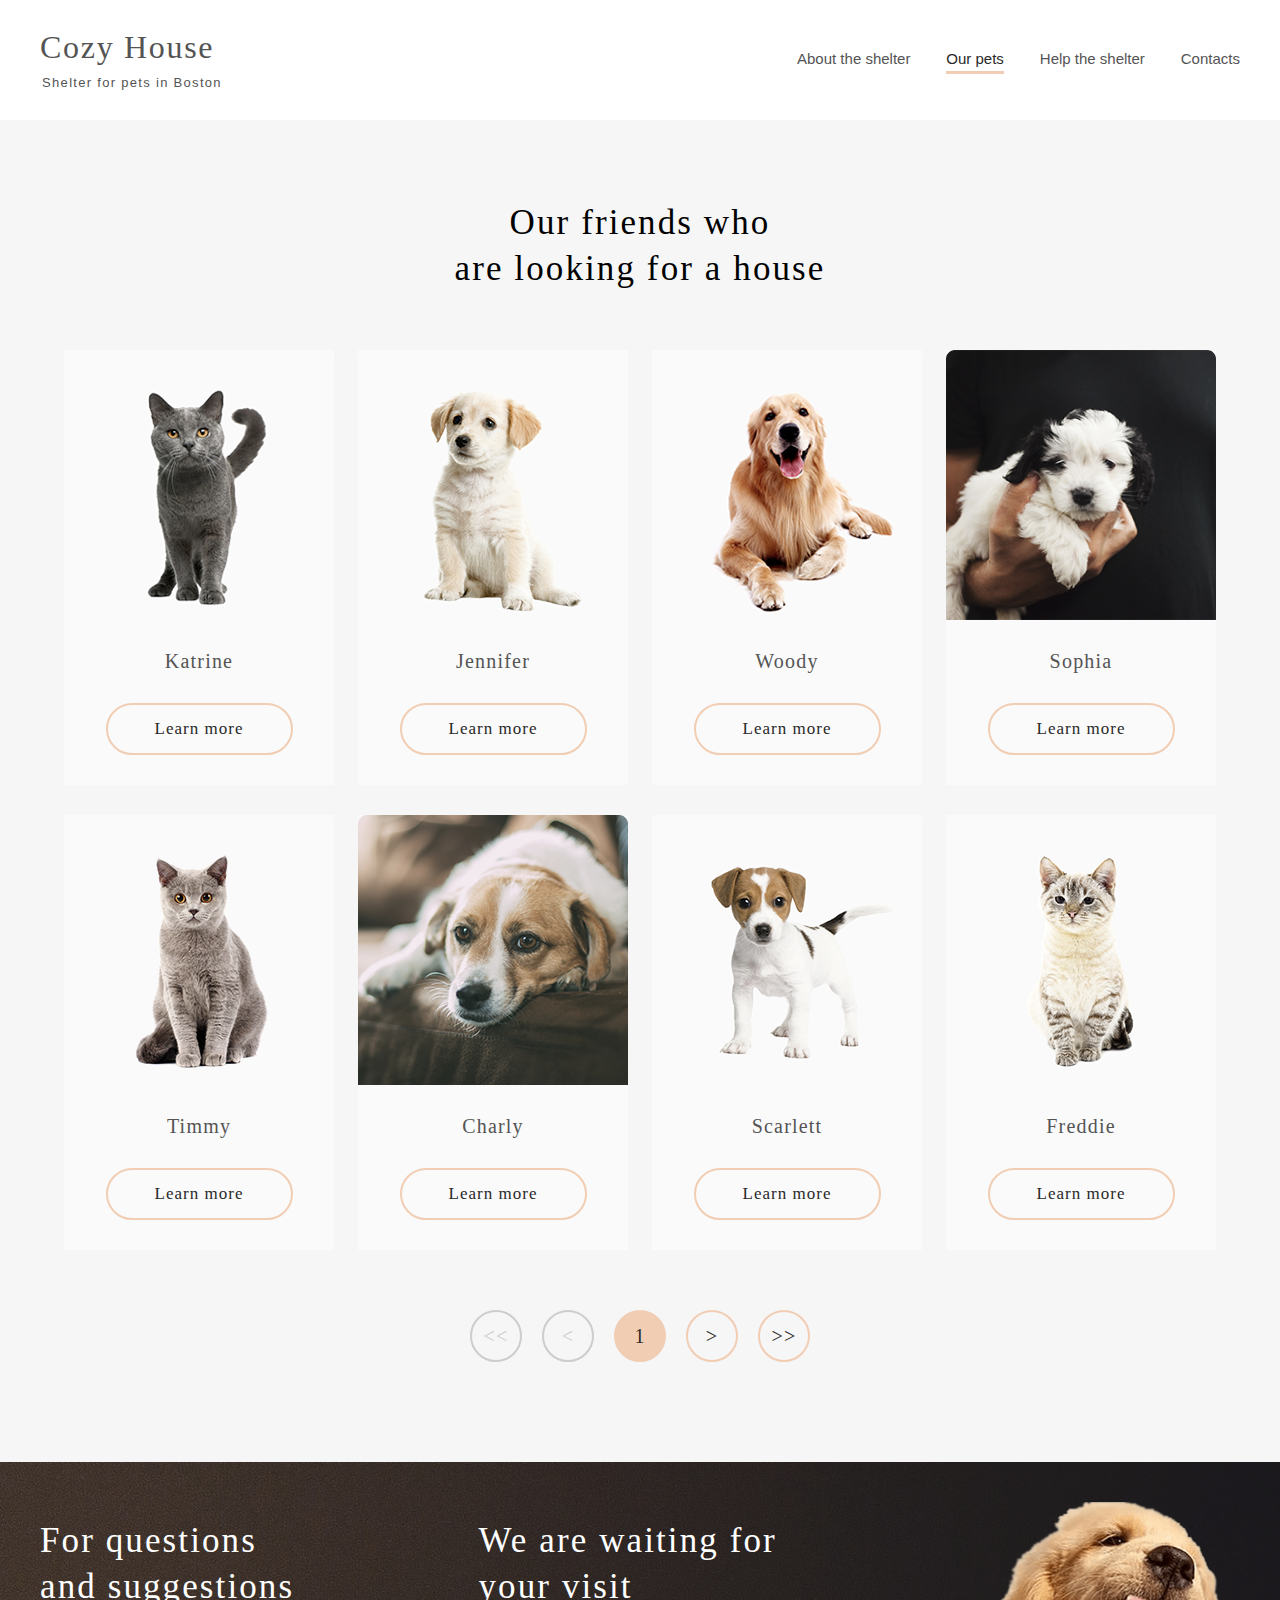
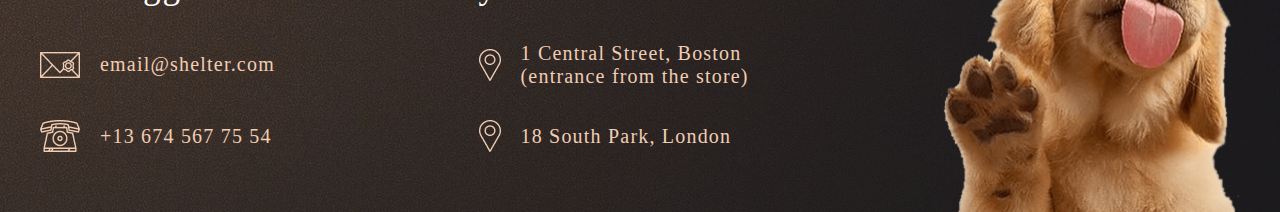
==== shelter/pages/pets/index.html @ 18d3c52e "fix: fix active tap in navigation" ====
<!DOCTYPE html>
<html lang="en">
<head>
  <meta charset="UTF-8">
  <meta http-equiv="X-UA-Compatible" content="IE=edge">
  <meta name="viewport" content="width=device-width, initial-scale=1.0">
  <title>Document</title>
  <link rel="stylesheet" href="normalize.css">
  <link rel="stylesheet" href="style.css">
</head>
<body>  

    <div class="wrapper">
      <header class="header">
        <div class="logo">
          <div class="title">
            <h1 class="logo-title">Cozy House</h1>
          </div>          
          <span class="subtitle">Shelter for pets in Boston</span>
        </div>
        <nav class="nav-menu">
          <ul class="nav-list">
            <li class="nav-item"><a href="#about" class="nav-link-active">About the shelter</a></li>
            <li class="nav-item nav-item-active"><a href="../pets/index.html" class="nav-link">Our pets</a></li>
            <li class="nav-item"><a href="#help" class="nav-link">Help the shelter</a></li>
            <li class="nav-item"><a href="#footer" class="nav-link">Contacts</a></li>
          </ul>
        </nav>
        <div class="burger">
          <div class="line"></div>
          <div class="line"></div>
          <div class="line"></div>
        </div>
      </header>

     </div>

     <div class="pets">
      <div class="pets-content">
        <h3 class="heading">Our friends who<br/> are looking for a house</h3>
        <div class="cards-container">
          <div class="card">
            <div class="pet-img"><img src="../../assets/images/pets-katrine.png" alt="pet photo"></div>
            <p class="pet-name">Katrine</p>
            <button class="button button-secondary">Learn more</button>
          </div>
          <div class="card">
            <div class="pet-img"><img src="../../assets/images/pets-jennifer.png" alt="pet photo"></div>
            <p class="pet-name">Jennifer</p>
            <button class="button button-secondary">Learn more</button>
          </div>
          <div class="card">
            <div class="pet-img"><img src="../../assets/images/pets-woody.png" alt="pet photo"></div>
            <p class="pet-name">Woody</p>
            <button class="button button-secondary">Learn more</button>
          </div>
          <div class="card">
            <div class="pet-img"><img src="../../assets/images/pets-sophia.png" alt="pet photo"></div>
            <p class="pet-name">Sophia</p>
            <button class="button button-secondary">Learn more</button>
          </div>
          <div class="card">
            <div class="pet-img"><img src="../../assets/images/pets-timmy.png" alt="pet photo"></div>
            <p class="pet-name">Timmy</p>
            <button class="button button-secondary">Learn more</button>
          </div>
          <div class="card">
            <div class="pet-img"><img src="../../assets/images/pets-charly.png" alt="pet photo"></div>
            <p class="pet-name">Charly</p>
            <button class="button button-secondary">Learn more</button>
          </div>
          <div class="card">
            <div class="pet-img"><img src="../../assets/images/pets-scarlett.png" alt="pet photo"></div>
            <p class="pet-name">Scarlett</p>
            <button class="button button-secondary">Learn more</button>
          </div>
          <div class="card">
            <div class="pet-img"><img src="../../assets/images/pets-freddie.png" alt="pet photo"></div>
            <p class="pet-name">Freddie</p>
            <button class="button button-secondary">Learn more</button>
          </div>
    
        </div>
        <div class="navigation">
          <button class="button button-pagignator inactive" ><<</button>
          <button class="button button-pagignator inactive" ><</button>
          <button class="button button-pagignator active" >1</button>
          <button class="button button-pagignator available" >></button>
          <button class="button button-pagignator available" >>></button>
        </div>
      
      </div>
    
    </div>
  



  <footer class="footer" id="footer">
    <div class="footer-content">
      <div class="footer-info-box contacts">
        <h3 class="title">For questions and suggestions</h3>
        <a href="mailto:email@shelter.com">
          <div class="footer-contacts mail">
            <img src="../../assets/icons/icon-email.png" alt="email icon" class="footer-icon email-icon">
            <h4 class="email-address">email@shelter.com</h4>
          </div>
        </a>
        <a href="tel:+13 674 567 75 54">
          <div class="footer-contacts phone">
            <img src="../../assets/icons/icon-phone.png" alt="phone icon" class="footer-icon phone-icon">
            <h4 class="phone-number">+13 674 567 75 54</h4>
          </div>
        </a>        
      </div>
      
      <div class="footer-info-box locations">
        <h3 class="title">We are waiting for your visit</h3>
        <a href="https://bit.ly/3NLnndG" target="_blank" class="location-row">
          <div class="footer-contacts boston">
            <img src="../../assets/icons/icon-marker.png" alt="geo icon" class="footer-icon">
            <h4 class="boston-address">1 Central Street, Boston (entrance from the store)</h4>
          </div>
        </a>
        <a href="https://bit.ly/3wW7yuR" target="_blank" class="location-row">
          <div class="footer-contacts london">
            <img src="../../assets/icons/icon-marker.png" alt="geo icon" class="footer-icon">
            <h4 class="phone-number">18 South Park, London </h4>
          </div>
        </a>
      </div>
      <img src="../../assets/images/footer-puppy.png" alt="puppy image" class="footer-puppy">
    </div>
  </footer>
</body>
</html>
---- shelter/pages/pets/style.css ----
html {
  width: 100%;
  max-width: 100%;
  overflow-x: hidden;
}

body {
  width: 100%;
  max-width: 100%;
  overflow-x: hidden;
}

h3, h4, h5, .button, .header .logo .title .logo-title, .card .pet-name, .button-pagignator {
  font-family: Georgia, 'Times New Roman', Times, serif;
  font-style: normal;
  font-weight: 400;
}

.header .logo .subtitle, .header .nav-menu .nav-list .nav-item {
  font-family: Arial, Helvetica, sans-serif;
  font-weight: normal;
  font-size: 15px;
}

html {
  scroll-behavior: smooth;
}

a {
  text-decoration: none;
}

a:hover {
  cursor: pointer;
}

a:link, a:visited {
  color: inherit;
}

body {
  height: auto;
  width: auto;
}

h1 {
  letter-spacing: 0.06em;
  line-height: 110%;
}

h2 {
  font-size: 44px;
  margin: 0px;
  line-height: 130%;
}

h3 {
  font-size: 35px;
  color: color-dark-1;
  line-height: 130%;
  letter-spacing: 0.06em;
  margin: 0px;
}

@media (max-width: 767px) {
  h3 {
    font-size: 25px;
  }
}

h4 {
  font-size: 20px;
  line-height: 115%;
  letter-spacing: 0.06em;
  color: #545454;
  margin: 0px;
  color: #F1CDB3;
}

h5 {
  font-size: 15px;
  line-height: 110%;
  color: #545454;
  letter-spacing: 0.06em;
  margin: 0px;
}

.button {
  border-radius: 100px;
  height: 52px;
  color: #292929;
  border: none;
  display: flex;
  align-items: center;
  justify-content: center;
  font-size: 17px;
  line-height: 130%;
  letter-spacing: 0.06em;
  color: #292929;
}

.button:hover {
  cursor: pointer;
}

.button-primary {
  background-color: #F1CDB3;
}

.button-primary:hover {
  background-color: #FDDCC4;
}

.button-secondary {
  border: 2px solid #F1CDB3;
  background-color: transparent;
  width: 187px;
}

.button-secondary:hover {
  background-color: #FDDCC4;
}

.button-arrow {
  width: 52px;
  height: 52px;
  border: 2px solid #F1CDB3;
  font-weight: bold;
  border-radius: 100px;
  display: flex;
  align-items: center;
  justify-content: center;
  background-color: transparent;
}

.button-arrow:hover {
  background-color: #FDDCC4;
  cursor: pointer;
}

.wrapper {
  max-width: 1200px;
  height: auto;
  margin: auto;
  display: flex;
  flex-direction: column;
  align-items: center;
}

@media (max-width: 1279px) {
  .wrapper {
    height: fit-content;
  }
}

@media (max-width: 767px) {
  .wrapper {
    padding: 0px 10px 0;
  }
}

.header {
  height: 120px;
  width: 100%;
  display: flex;
  flex-direction: row;
  align-items: center;
  justify-content: space-between;
}

@media (max-width: 1279px) {
  .header {
    width: calc(100% - 60px);
    margin-left: 30px;
    margin-right: 30px;
    margin-top: 30px;
  }
}

@media (max-width: 767px) {
  .header {
    margin: 0 43px 0 0;
    width: calc(100% - 43px);
  }
}

.header .logo {
  display: flex;
  flex-direction: column;
  justify-content: space-between;
  width: 184px;
  height: 60px;
  color: #545454;
}

.header .logo .title {
  width: 184px;
  height: 35px;
  left: 0px;
  top: calc(50% - 35px/2 - 12.5px);
}

.header .logo .title .logo-title {
  font-size: 32px;
  margin: 0px;
  line-height: 110%;
  letter-spacing: 0.053em;
  text-align: justify;
}

.header .logo .subtitle {
  display: inline-block;
  font-size: 13px;
  line-height: 15px;
  letter-spacing: 0.1em;
  color: #545454;
  text-align: center;
}

.header .nav-menu {
  width: 443px;
  height: 27px;
  display: flex;
  align-items: center;
  justify-content: space-between;
}

@media (max-width: 767px) {
  .header .nav-menu {
    display: none;
  }
}

.header .nav-menu .nav-list {
  width: 100%;
  list-style: none;
  display: flex;
  flex-direction: row;
  justify-content: space-between;
  padding-left: 0px;
}

.header .nav-menu .nav-list .nav-item {
  font-size: 15px;
  line-height: 160%;
  color: #545454;
}

.header .nav-menu .nav-list .nav-item-active {
  color: #292929;
  border-bottom: #F1CDB3 solid 3px;
}

.burger {
  width: 30px;
  height: 22px;
  display: none;
}

.burger .line {
  width: 100%;
  height: 2px;
  background-color: #000000;
}

@media (max-width: 767px) {
  .burger {
    display: flex;
    flex-direction: column;
    justify-content: space-between;
  }
}

.pets {
  width: auto;
  box-sizing: border-box;
  background-color: #F6F6F6;
  padding: 80px 40px 100px;
}

@media (max-width: 1279px) {
  .pets {
    padding: 60px 30px 70px;
  }
}

@media (max-width: 767px) {
  .pets {
    padding: 42px 0;
  }
}

.pets .pets-content {
  display: flex;
  flex-direction: column;
  align-items: center;
  margin: 0px auto 0px;
}

@media (max-width: 1279px) {
  .pets .pets-content {
    margin-top: 20px;
    padding-bottom: 6px;
  }
}

@media (max-width: 767px) {
  .pets .pets-content {
    margin-top: 0;
    padding-bottom: 0px;
  }
}

.pets .pets-content .heading {
  width: 400px;
  height: 90px;
  text-align: center;
}

@media (max-width: 767px) {
  .pets .pets-content .heading {
    height: 64px;
  }
}

.pets .pets-content .cards-container {
  box-sizing: border-box;
  width: 100%;
  margin: 45px 0px;
  display: flex;
  flex-wrap: wrap;
  padding: 15px 0px;
  justify-content: space-evenly;
  row-gap: 30px;
}

@media (max-width: 1279px) {
  .pets .pets-content .cards-container {
    padding: 0;
    margin: 30px 0 40px;
  }
  .pets .pets-content .cards-container .card:nth-last-child(-n+2) {
    display: none;
  }
}

@media (max-width: 767px) {
  .pets .pets-content .cards-container {
    margin-top: 42px;
  }
  .pets .pets-content .cards-container .card:nth-last-child(-n+5) {
    display: none;
  }
}

.card {
  width: 270px;
  height: 435px;
  display: flex;
  flex-direction: column;
  align-items: center;
  background-color: #FAFAFA;
}

.card:hover {
  cursor: pointer;
  box-shadow: 0px 2px 35px 14px rgba(13, 13, 13, 0.04);
}

.card:hover .button {
  border: none;
  box-shadow: 0px 0px 5px 1px #d5e0a8;
  background-color: #F1CDB3;
}

.card:hover .button:hover {
  background-color: #FDDCC4;
}

.card .pet-name {
  color: #545454;
  font-size: 20px;
  line-height: 23px;
  letter-spacing: 0.06em;
  margin-top: 30px;
  margin-bottom: 30px;
}

.card .pet-img {
  width: 270px;
  height: 270px;
}

.navigation {
  margin: 0px auto;
  width: 340px;
  height: 52px;
  display: flex;
  justify-content: space-between;
}

@media (max-width: 767px) {
  .navigation {
    width: 300px;
  }
}

.button-pagignator {
  width: 52px;
  height: 100%;
  border-radius: 100px;
  text-align: center;
  justify-content: center;
  background-color: inherit;
  border: 2px solid #F1CDB3;
  color: #292929;
  font-size: 20px;
}

.button-pagignator.inactive {
  border-color: #CDCDCD;
  color: #CDCDCD;
}

.button-pagignator.inactive:hover {
  cursor: default;
}

.button-pagignator.active {
  background-color: #F1CDB3;
}

.button-pagignator.active:hover {
  cursor: default;
}

.button-pagignator.available:hover {
  background-color: #FDDCC4;
}

footer {
  background-image: url(../../assets/images/footer-background.png);
  background-size: 100% 100%;
  background-repeat: no-repeat;
  padding: 40px 30px 0;
}

@media (max-width: 1279px) {
  footer {
    background-image: url(../../assets/images/footer-background-768px.png);
    background-size: 100% 100%;
    padding-top: 30px;
  }
}

@media (max-width: 767px) {
  footer {
    padding: 30px 10px 0;
  }
}

footer .footer-content {
  max-width: 1200px;
  margin: 0px auto;
  display: flex;
  align-items: flex-start;
  justify-content: space-between;
  flex-wrap: wrap;
}

@media (max-width: 1279px) {
  footer .footer-content {
    column-gap: 60px;
    row-gap: 65px;
    align-items: center;
    justify-content: center;
  }
}

@media (max-width: 767px) {
  footer .footer-content {
    row-gap: 40px;
  }
}

footer .footer-content .footer-info-box {
  height: 234px;
  display: flex;
  flex-direction: column;
  justify-content: space-between;
  align-items: flex-start;
  padding-top: 16px;
}

@media (max-width: 1279px) {
  footer .footer-content .footer-info-box {
    padding-top: 0;
  }
}

@media (max-width: 767px) {
  footer .footer-content .footer-info-box {
    height: auto;
    row-gap: 40px;
    align-items: center;
  }
}

footer .footer-content .footer-info-box .title {
  color: #FFFFFF;
}

@media (max-width: 767px) {
  footer .footer-content .footer-info-box .title {
    text-align: center;
    width: 279px;
  }
}

footer .footer-content .contacts {
  width: 279px;
}

footer .footer-content .locations {
  width: 302px;
}

footer .footer-content .footer-contacts {
  display: flex;
  align-items: center;
}

footer .footer-content .footer-icon {
  margin-right: 20px;
}

@media (max-width: 767px) {
  .london {
    text-align: start;
    margin-right: auto;
  }
}

@media (max-width: 767px) {
  .footer-puppy {
    width: 260px;
    height: 269px;
  }
}

.nav-link-active:hover {
  cursor: default;
}

@media (max-width: 767px) {
  .location-row {
    display: flex;
    align-self: start;
  }
}
/*# sourceMappingURL=style.css.map */
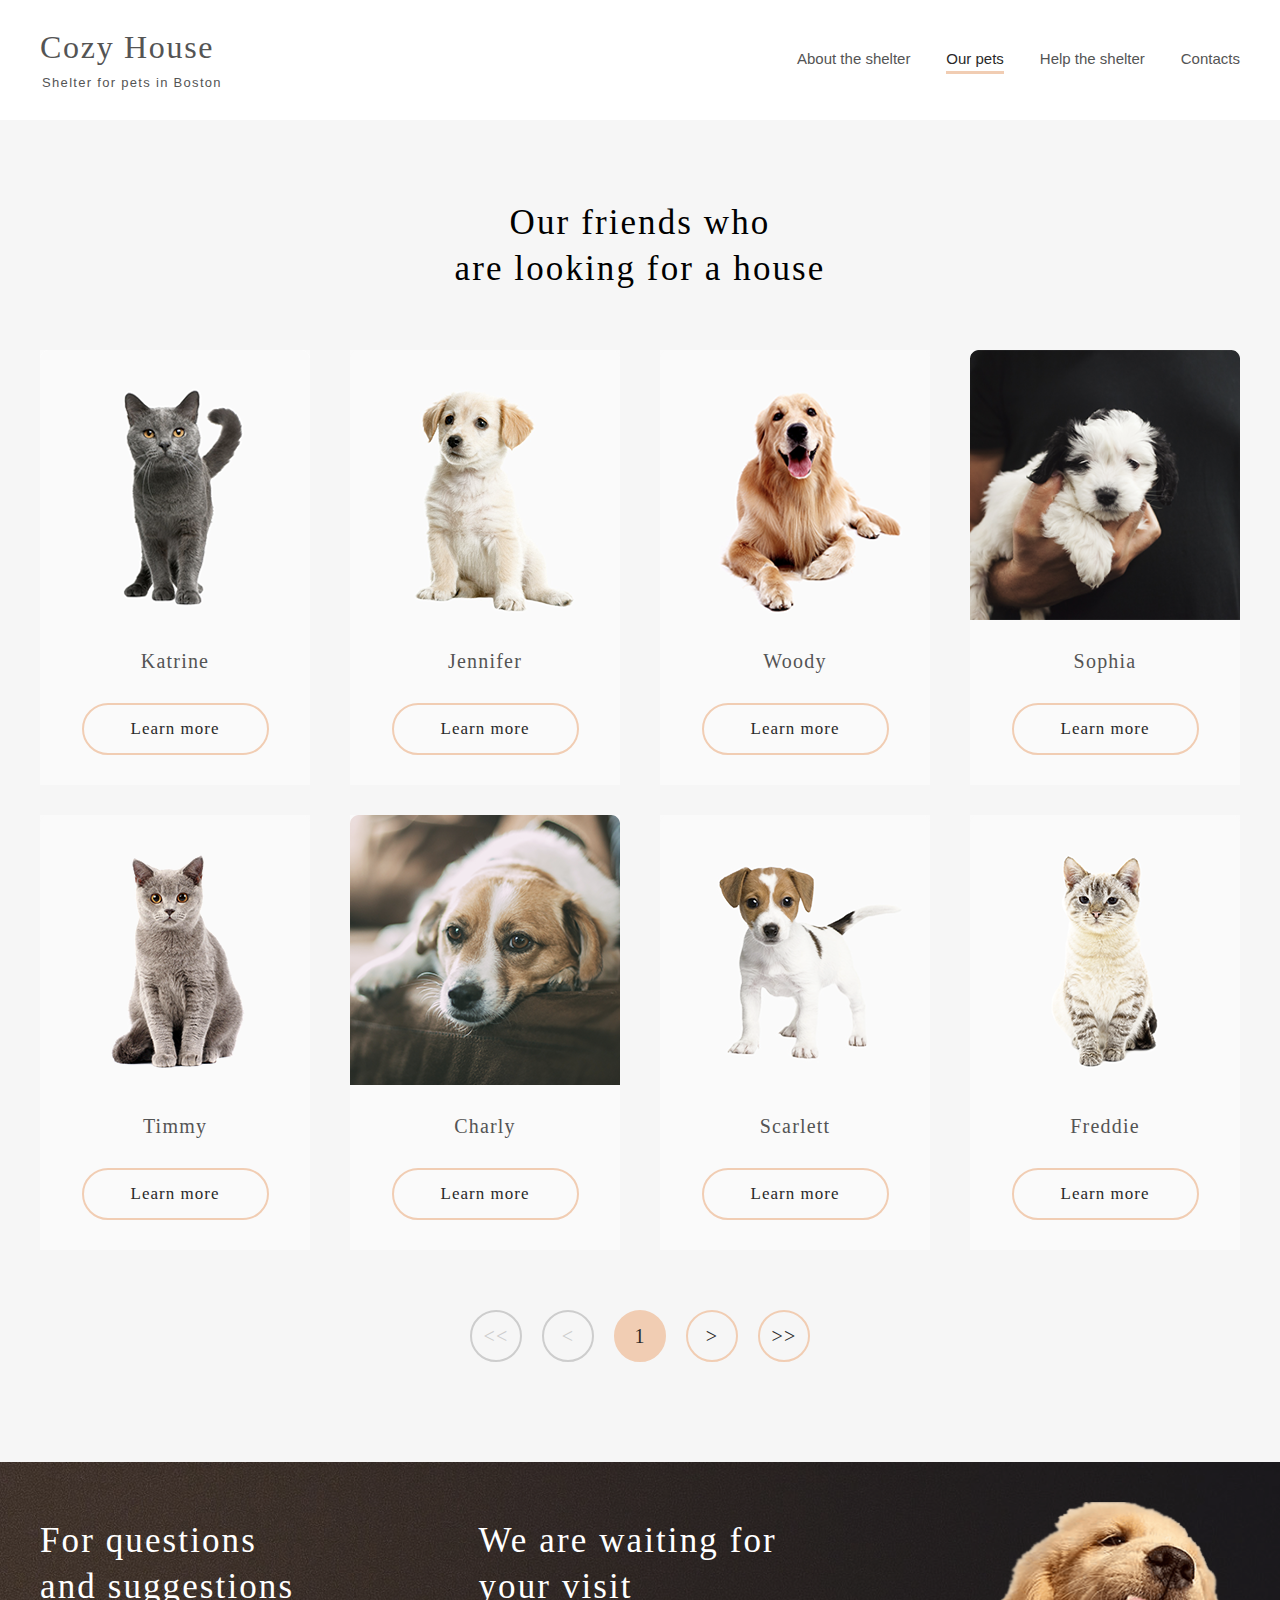
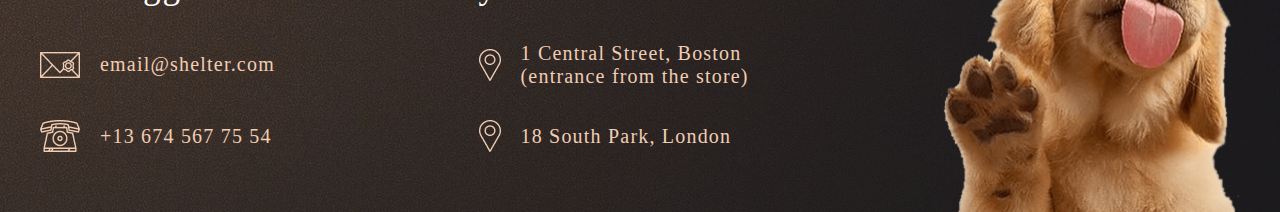
==== commit 377e9ff9: "fix: fix help href on page pets" ====
--- a/shelter/pages/pets/index.html
+++ b/shelter/pages/pets/index.html
@@ -20,9 +20,9 @@
         </div>
         <nav class="nav-menu">
           <ul class="nav-list">
-            <li class="nav-item"><a href="#about" class="nav-link-active">About the shelter</a></li>
-            <li class="nav-item nav-item-active"><a href="../pets/index.html" class="nav-link">Our pets</a></li>
-            <li class="nav-item"><a href="#help" class="nav-link">Help the shelter</a></li>
+            <li class="nav-item"><a href="../main/index.html" class="nav-link">About the shelter</a></li>
+            <li class="nav-item nav-item-active"><a href="#pets" class="nav-link-active">Our pets</a></li>
+            <li class="nav-item"><a href="../main/index.html#help" class="nav-link">Help the shelter</a></li>
             <li class="nav-item"><a href="#footer" class="nav-link">Contacts</a></li>
           </ul>
         </nav>
--- a/shelter/pages/pets/style.css
+++ b/shelter/pages/pets/style.css
@@ -139,7 +139,11 @@
 }
 
 .wrapper {
-  max-width: 1200px;
+  width: auto;
+  position: fixed;
+  left: 0;
+  right: 0;
+  background-color: white;
   height: auto;
   margin: auto;
   display: flex;
@@ -161,7 +165,8 @@
 
 .header {
   height: 120px;
-  width: 100%;
+  max-width: 1200px;
+  width: calc(100% - 60px);
   display: flex;
   flex-direction: row;
   align-items: center;
@@ -173,7 +178,7 @@
     width: calc(100% - 60px);
     margin-left: 30px;
     margin-right: 30px;
-    margin-top: 30px;
+    margin-top: 0px;
   }
 }
 
@@ -272,6 +277,7 @@
 }
 
 .pets {
+  margin-top: 120px;
   width: auto;
   box-sizing: border-box;
   background-color: #F6F6F6;
@@ -291,6 +297,7 @@
 }
 
 .pets .pets-content {
+  max-width: 1200px;
   display: flex;
   flex-direction: column;
   align-items: center;
@@ -330,14 +337,16 @@
   display: flex;
   flex-wrap: wrap;
   padding: 15px 0px;
-  justify-content: space-evenly;
   row-gap: 30px;
+  column-gap: 40px;
 }
 
 @media (max-width: 1279px) {
   .pets .pets-content .cards-container {
     padding: 0;
     margin: 30px 0 40px;
+    align-items: center;
+    justify-content: center;
   }
   .pets .pets-content .cards-container .card:nth-last-child(-n+2) {
     display: none;
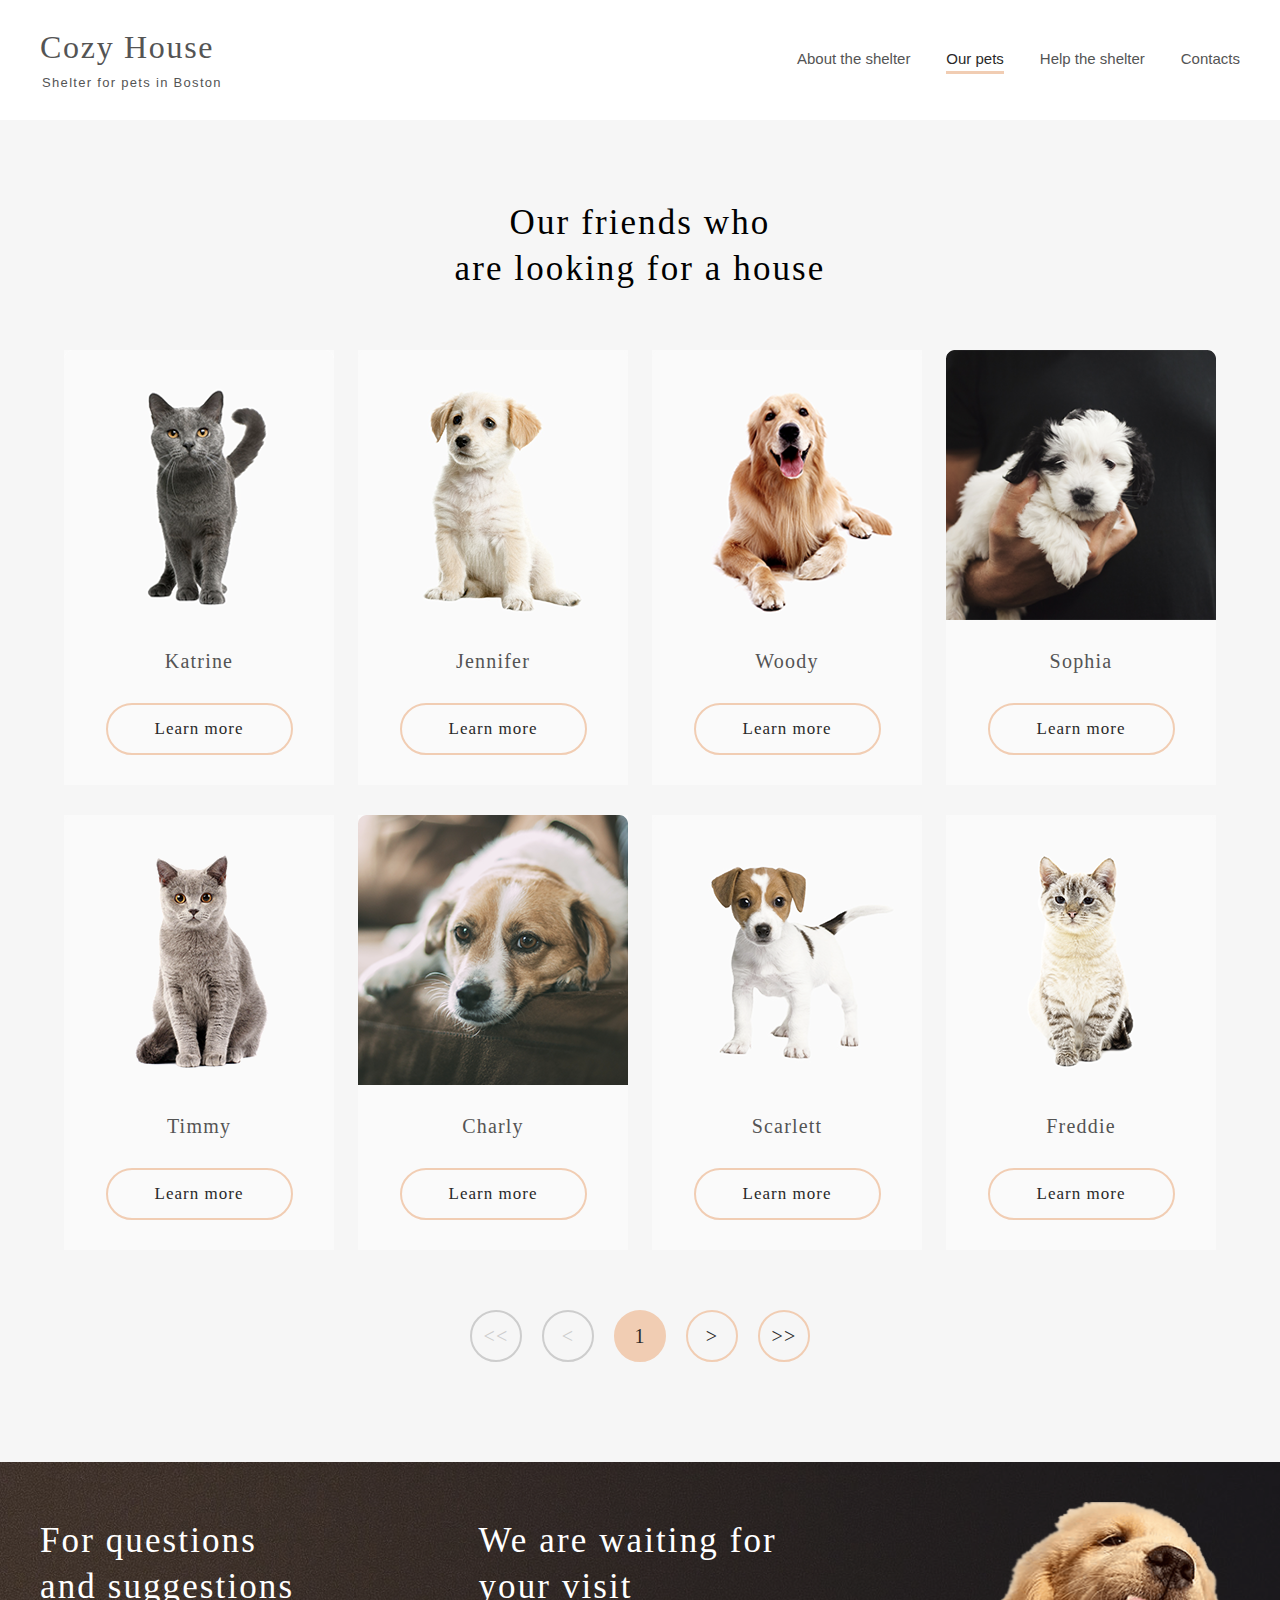
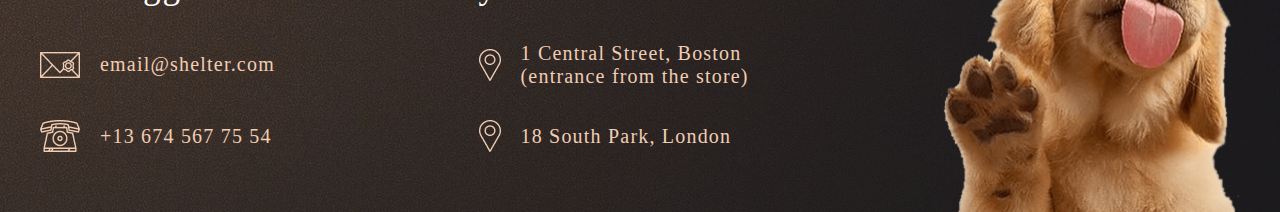
==== commit 5c8f8ec8: "feat: complete burger on page pets" ====
--- a/shelter/pages/pets/index.html
+++ b/shelter/pages/pets/index.html
@@ -7,6 +7,7 @@
   <title>Document</title>
   <link rel="stylesheet" href="normalize.css">
   <link rel="stylesheet" href="style.css">
+  <script src="script.js" defer></script>
 </head>
 <body>  
 
@@ -34,7 +35,33 @@
       </header>
 
      </div>
+     <div class="mobile-menu">
+      <header class="header">
+        <div class="logo">
+          <div class="title">
+            <h1 class="logo-title">Cozy House</h1>
+          </div>          
+          <span class="subtitle">Shelter for pets in Boston</span>
+        </div>
 
+        <!-- <div class="burger burger-opened">
+          <div class="line"></div>
+          <div class="line"></div>
+          <div class="line"></div>
+        </div> -->
+      </header>
+      <nav class="nav-menu">
+        <ul class="nav-list">
+          <li class="nav-item burger-nav-item"><a href="../main/index.html" class="nav-link-active">About the shelter</a></li>
+          <li class="nav-item burger-nav-item nav-item-active"><a href="##" class="nav-link">Our pets</a></li>
+          <li class="nav-item burger-nav-item" ><a href="../main/index.html#help" class="nav-link">Help the shelter</a></li>
+          <li class="nav-item burger-nav-item"><a href="#footer" class="nav-link">Contacts</a></li>
+        </ul>
+      </nav>
+      <div class="menu">
+        
+      </div>
+    </div>
      <div class="pets">
       <div class="pets-content">
         <h3 class="heading">Our friends who<br/> are looking for a house</h3>
@@ -132,5 +159,6 @@
       <img src="../../assets/images/footer-puppy.png" alt="puppy image" class="footer-puppy">
     </div>
   </footer>
+  <div class="dark"></div>
 </body>
 </html>--- a/shelter/pages/pets/style.css
+++ b/shelter/pages/pets/style.css
@@ -16,7 +16,7 @@
   font-weight: 400;
 }
 
-.header .logo .subtitle, .header .nav-menu .nav-list .nav-item {
+.header .logo .subtitle, .header .nav-menu .nav-list .nav-item, .mobile-menu .nav-menu .nav-list .nav-item {
   font-family: Arial, Helvetica, sans-serif;
   font-weight: normal;
   font-size: 15px;
@@ -139,11 +139,8 @@
 }
 
 .wrapper {
-  width: auto;
-  position: fixed;
-  left: 0;
-  right: 0;
-  background-color: white;
+  position: relative;
+  max-width: 1200px;
   height: auto;
   margin: auto;
   display: flex;
@@ -165,8 +162,7 @@
 
 .header {
   height: 120px;
-  max-width: 1200px;
-  width: calc(100% - 60px);
+  width: 100%;
   display: flex;
   flex-direction: row;
   align-items: center;
@@ -178,7 +174,7 @@
     width: calc(100% - 60px);
     margin-left: 30px;
     margin-right: 30px;
-    margin-top: 0px;
+    margin-top: 30px;
   }
 }
 
@@ -277,7 +273,6 @@
 }
 
 .pets {
-  margin-top: 120px;
   width: auto;
   box-sizing: border-box;
   background-color: #F6F6F6;
@@ -337,16 +332,14 @@
   display: flex;
   flex-wrap: wrap;
   padding: 15px 0px;
+  justify-content: space-evenly;
   row-gap: 30px;
-  column-gap: 40px;
 }
 
 @media (max-width: 1279px) {
   .pets .pets-content .cards-container {
     padding: 0;
     margin: 30px 0 40px;
-    align-items: center;
-    justify-content: center;
   }
   .pets .pets-content .cards-container .card:nth-last-child(-n+2) {
     display: none;
@@ -567,4 +560,132 @@
     align-self: start;
   }
 }
+
+html {
+  width: 100%;
+  max-width: 100%;
+  overflow-x: hidden;
+}
+
+body {
+  width: 100%;
+  max-width: 100%;
+  position: relative;
+  overflow-x: hidden;
+}
+
+.wrapper {
+  max-width: 1200px;
+  overflow: hidden;
+}
+
+.mobile-menu {
+  width: 320px;
+  height: 100vh;
+  top: 0;
+  right: -320px;
+  padding-top: 30px;
+  background-color: white;
+  position: absolute;
+  transition: right 0.5s;
+  transition-duration: 500ms;
+}
+
+.mobile-menu.active {
+  display: block;
+  color: red;
+  right: 0px;
+  z-index: 5;
+}
+
+.dark {
+  position: absolute;
+  width: 100%;
+  height: 100%;
+  top: 0;
+  display: none;
+}
+
+.darkened {
+  display: block;
+  background-color: rgba(41, 41, 41, 0.6);
+}
+
+.footer-puppy {
+  transition-duration: 3s;
+}
+
+.footer-puppy:active {
+  display: none;
+}
+
+.hide-scroll {
+  height: 100vh;
+  overflow: hidden;
+}
+
+.mobile-menu {
+  position: absolute;
+  height: 100vh;
+}
+
+.mobile-menu .nav-menu {
+  width: 243px;
+  height: 327px;
+  display: flex;
+  margin: auto;
+}
+
+.mobile-menu .nav-menu .nav-list {
+  height: auto;
+  list-style: none;
+  display: flex;
+  flex-direction: column;
+  justify-content: space-between;
+  align-items: center;
+  padding-left: 0px;
+}
+
+.mobile-menu .nav-menu .nav-list .nav-item {
+  font-size: 32px;
+  line-height: 160%;
+  color: #545454;
+}
+
+.mobile-menu .nav-menu .nav-list .nav-item-active {
+  color: #292929;
+  border-bottom: #F1CDB3 solid 3px;
+}
+
+.burger {
+  width: 30px;
+  height: 22px;
+  display: none;
+  transition: all 0.5s;
+}
+
+.burger.opened {
+  transform: rotate(90deg);
+}
+
+.burger .line {
+  width: 100%;
+  height: 2px;
+  background-color: black;
+}
+
+@media (max-width: 767px) {
+  .burger {
+    display: flex;
+    flex-direction: column;
+    justify-content: space-between;
+    z-index: 10;
+  }
+}
+
+body {
+  width: 100%;
+  max-width: 100%;
+  overflow: hidden;
+}
 /*# sourceMappingURL=style.css.map */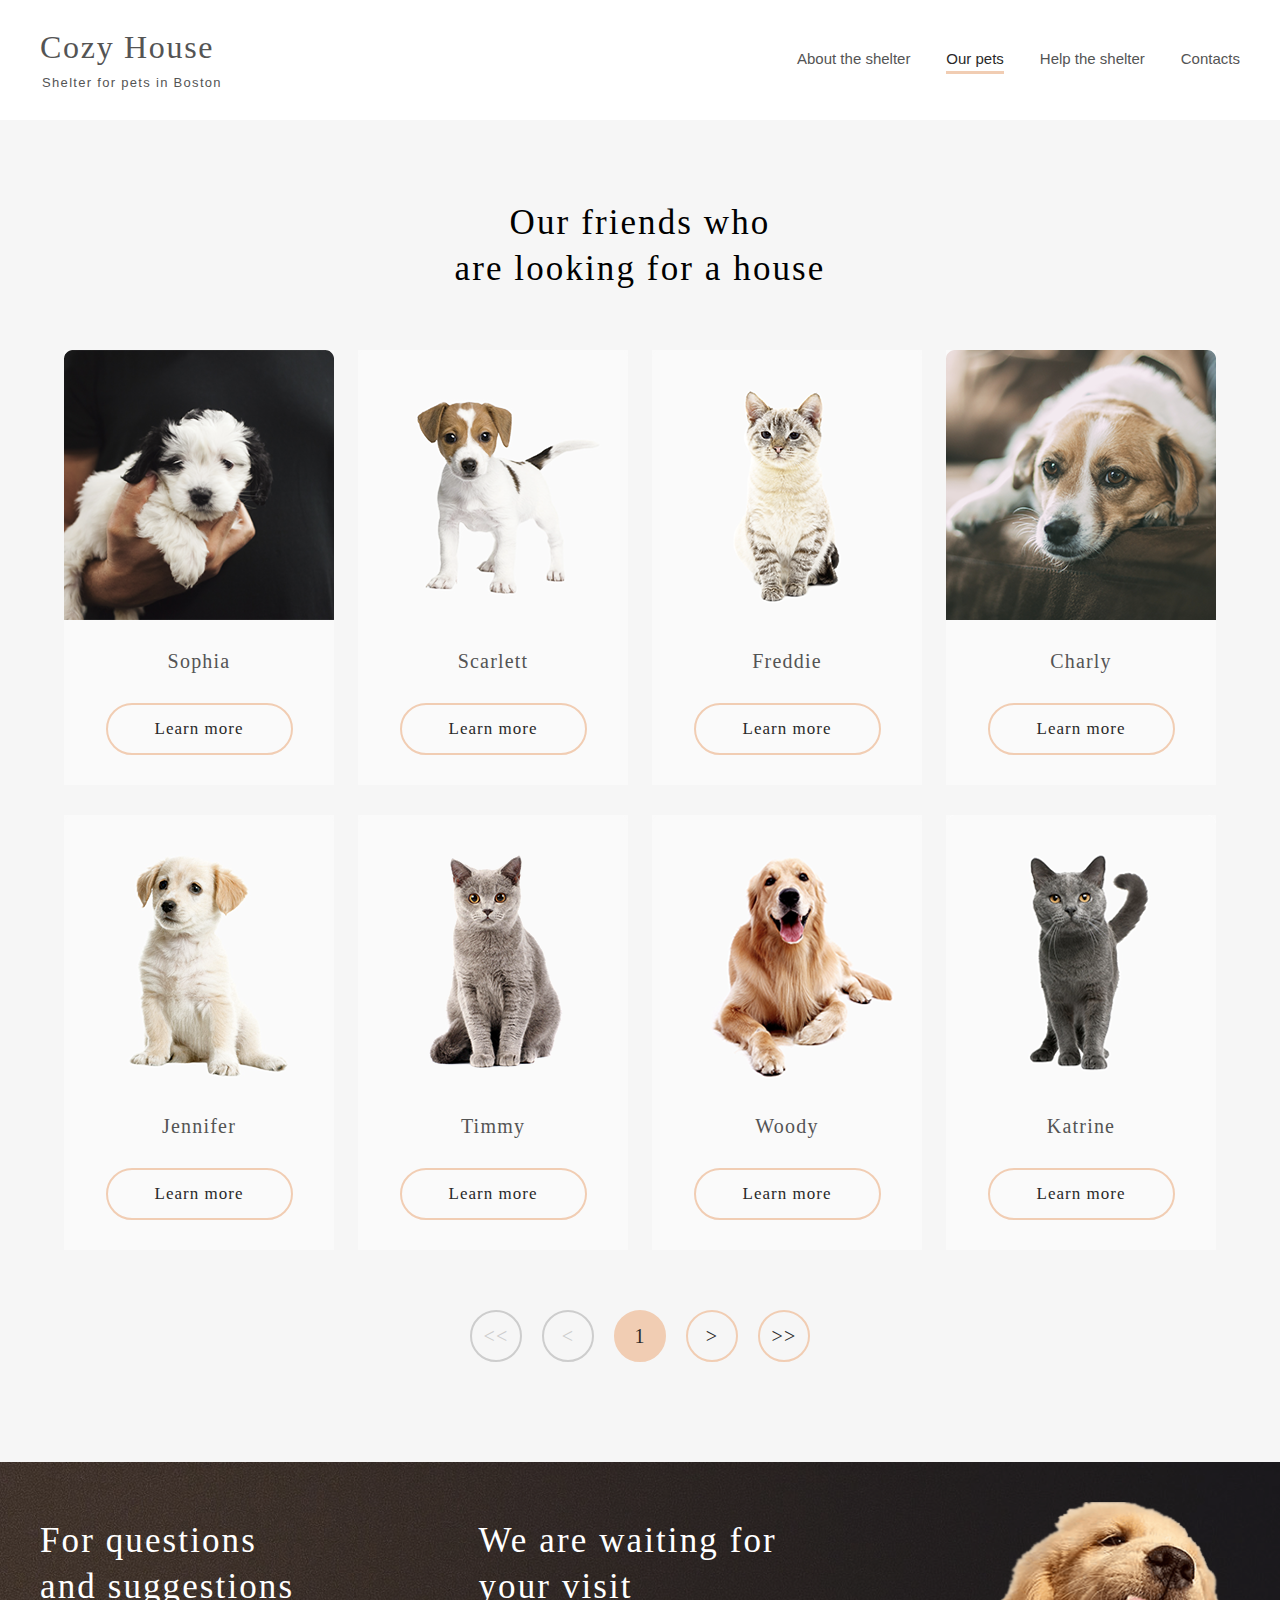
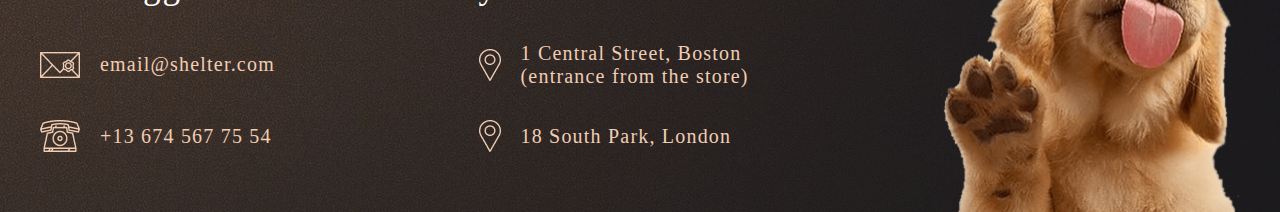
==== commit 4b6c8db2: "feat: add pagination on page pets" ====
--- a/shelter/pages/pets/index.html
+++ b/shelter/pages/pets/index.html
@@ -109,11 +109,11 @@
     
         </div>
         <div class="navigation">
-          <button class="button button-pagignator inactive" ><<</button>
-          <button class="button button-pagignator inactive" ><</button>
-          <button class="button button-pagignator active" >1</button>
-          <button class="button button-pagignator available" >></button>
-          <button class="button button-pagignator available" >>></button>
+          <button class="button button-pagignator inactive" id="first-page-btn"><<</button>
+          <button class="button button-pagignator inactive" id="prev-page-btn"><</button>
+          <button class="button button-pagignator active" id="current-page-btn">1</button>
+          <button class="button button-pagignator available" id="next-page-btn">></button>
+          <button class="button button-pagignator available" id="last-page-btn">>></button>
         </div>
       
       </div>
--- a/shelter/pages/pets/style.css
+++ b/shelter/pages/pets/style.css
@@ -340,18 +340,14 @@
   .pets .pets-content .cards-container {
     padding: 0;
     margin: 30px 0 40px;
-  }
-  .pets .pets-content .cards-container .card:nth-last-child(-n+2) {
-    display: none;
+    column-gap: 40px;
   }
 }
 
 @media (max-width: 767px) {
   .pets .pets-content .cards-container {
     margin-top: 42px;
-  }
-  .pets .pets-content .cards-container .card:nth-last-child(-n+5) {
-    display: none;
+    column-gap: 40px;
   }
 }
 
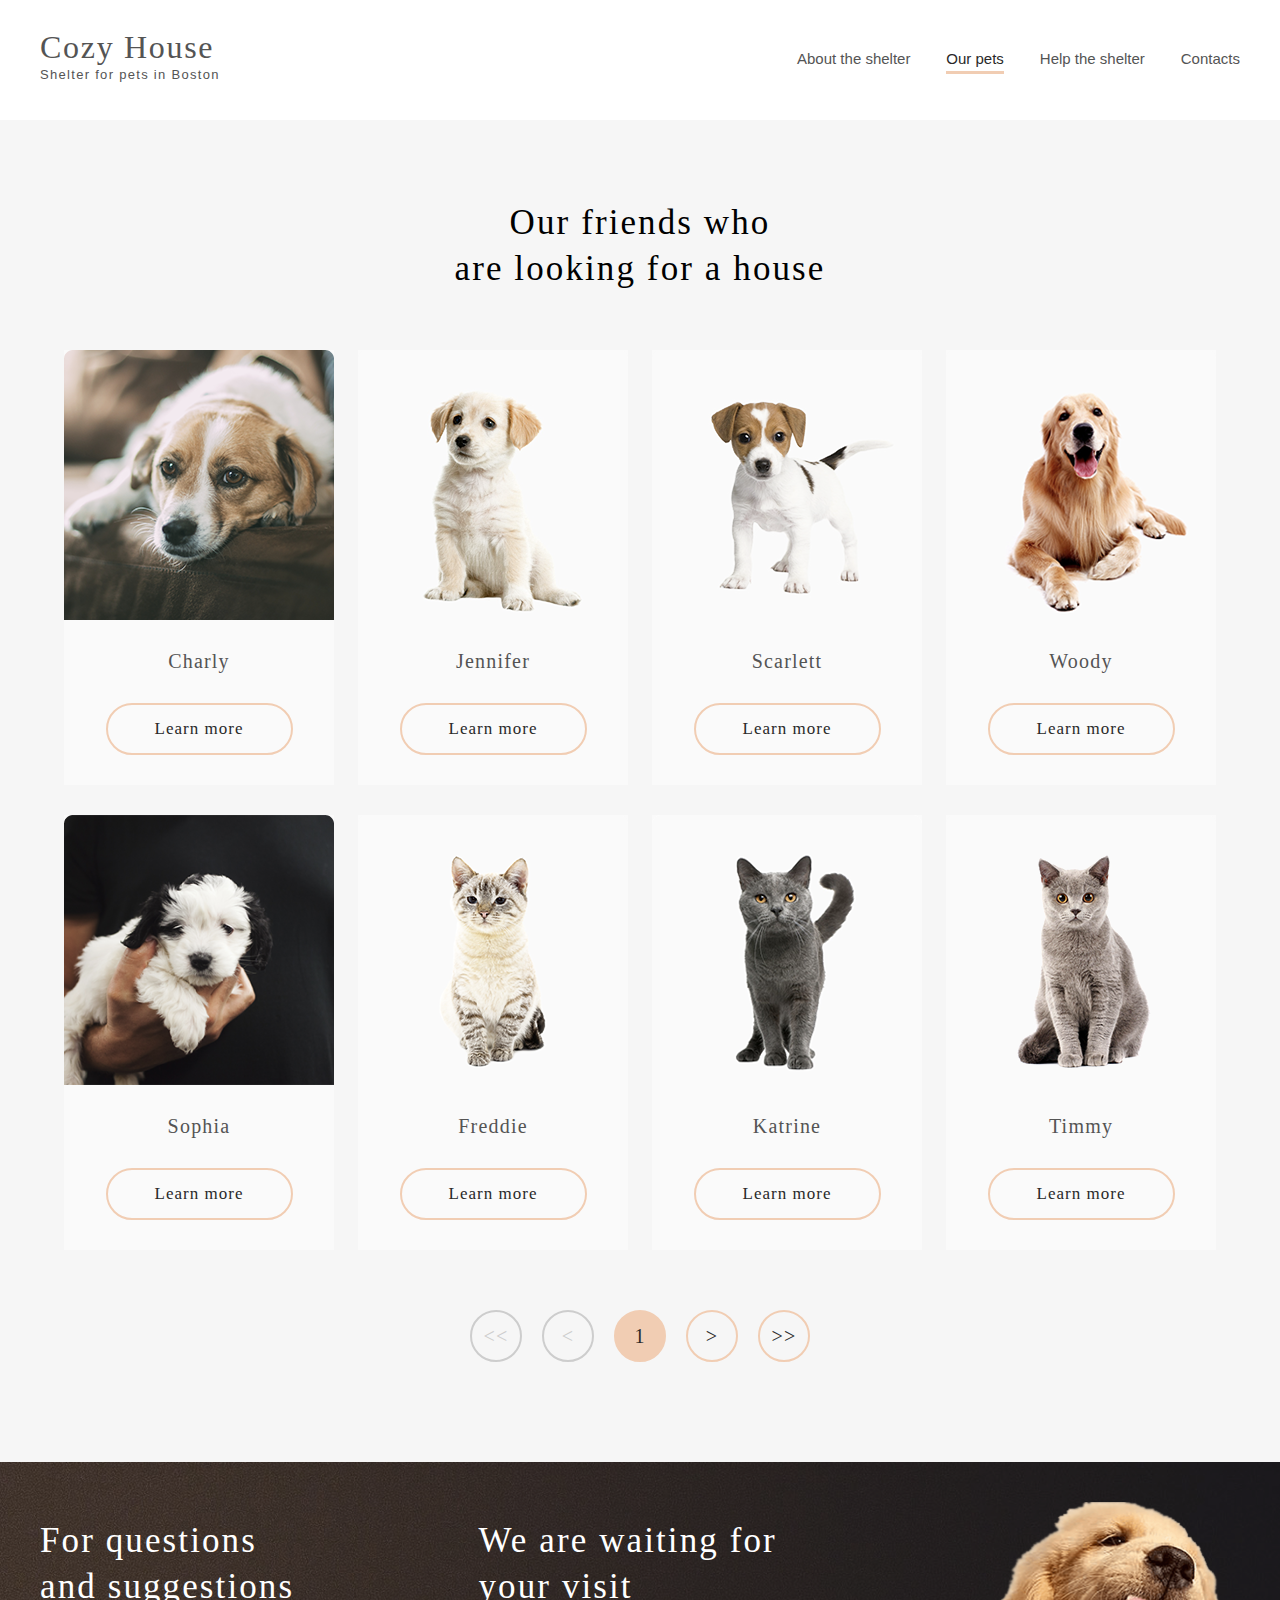
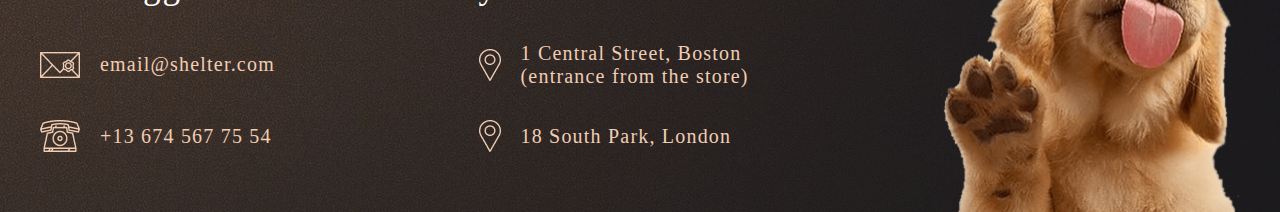
==== commit edf1ce6b: "fix: make logo be a link on page pets" ====
--- a/shelter/pages/pets/index.html
+++ b/shelter/pages/pets/index.html
@@ -14,10 +14,12 @@
     <div class="wrapper">
       <header class="header">
         <div class="logo">
-          <div class="title">
-            <h1 class="logo-title">Cozy House</h1>
-          </div>          
-          <span class="subtitle">Shelter for pets in Boston</span>
+        <a href="../main/index.html">
+            <div class="title">
+              <h1 class="logo-title">Cozy House</h1>
+            </div>          
+            <span class="subtitle">Shelter for pets in Boston</span>
+        </a>
         </div>
         <nav class="nav-menu">
           <ul class="nav-list">
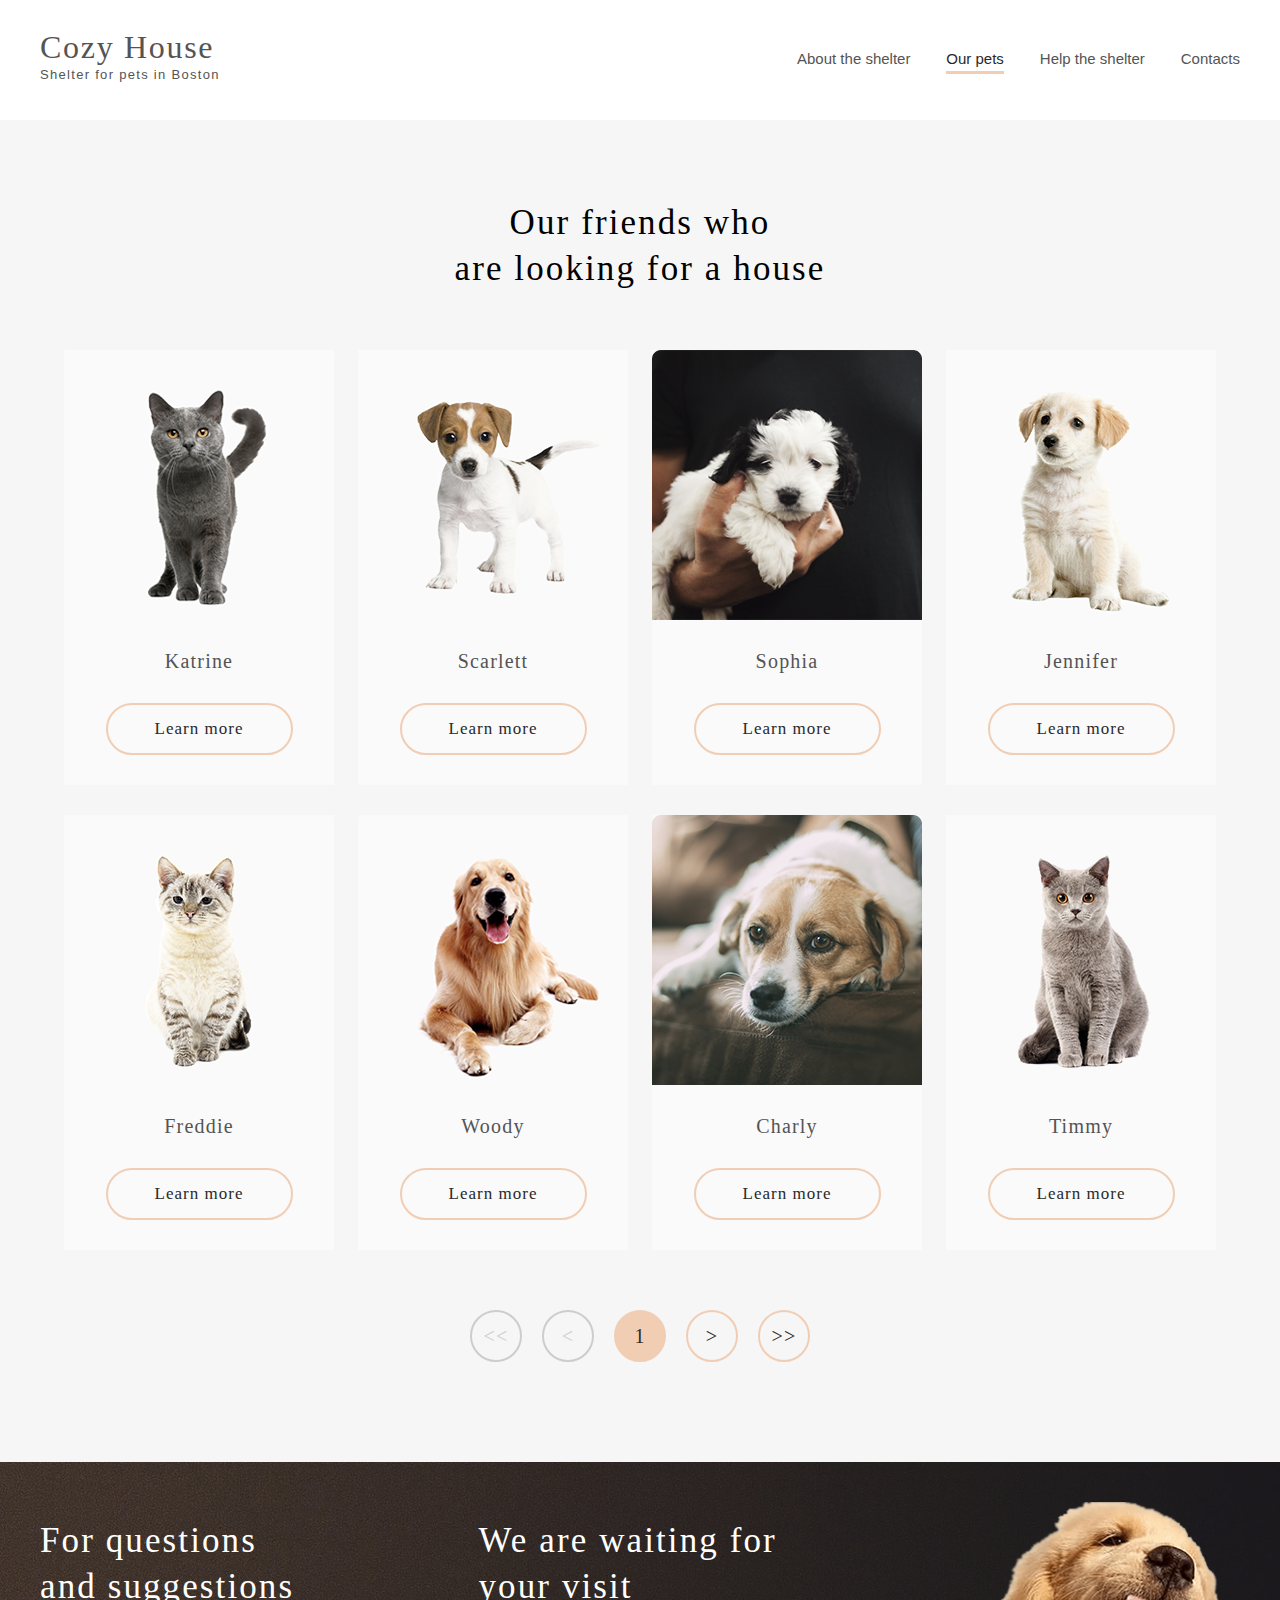
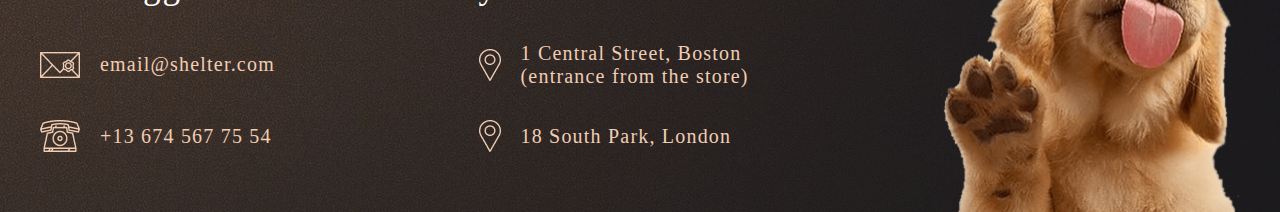
==== commit a3b0d91e: "feat: finish popup" ====
--- a/shelter/pages/pets/index.html
+++ b/shelter/pages/pets/index.html
@@ -162,5 +162,33 @@
     </div>
   </footer>
   <div class="dark"></div>
+  <div class="popup-container">
+    <div class="popup">
+      <button class="button-arrow popup-btn">
+        <img class="also-closes" src="../../assets/icons/x-in-button.png" alt="">
+      </button>
+      <img class="popup-pet-img" src=""></img>
+      <div class="popup-content">
+        <h3 data-pet="name"></h3>
+        <h4><span data-pet="type"></span><span> - </span><span data-pet="breed"></span></h4>
+        <h5 data-pet="description"></h5>
+        <ul>
+          <li>
+            <span>Age: </span><span data-pet="age"></span>
+          </li>
+          <li>
+            <span>Inoculations: </span><span data-pet="inoculations"></span>
+          </li>
+          <li>
+            <span>Diseases: </span><span data-pet="diseases"></span>
+          </li>
+          <li>
+            <span>Parasites: </span><span data-pet="parasites"></span>
+          </li>
+        </ul>
+      </div>
+
+    </div>
+  </div>
 </body>
 </html>--- a/shelter/pages/pets/style.css
+++ b/shelter/pages/pets/style.css
@@ -684,4 +684,49 @@
   max-width: 100%;
   overflow: hidden;
 }
+
+.popup-container {
+  width: 100vw;
+  height: 100vh;
+  position: fixed;
+  top: 0;
+  left: 0;
+  z-index: 5;
+  background-color: rgba(0, 0, 0, 0.5);
+  display: none;
+  align-items: center;
+  justify-content: center;
+}
+
+.flex-open {
+  display: flex;
+}
+
+.popup {
+  position: relative;
+  width: 80%;
+  height: calc(width * 5 / 9);
+  background-color: white;
+  display: flex;
+}
+
+@media screen and (max-width: 767px) {
+  .popup .popup-pet-img {
+    display: none;
+  }
+}
+
+.popup h4 {
+  color: black;
+}
+
+.popup-btn {
+  position: absolute;
+  right: -45px;
+  top: -52px;
+}
+
+.btn-active {
+  background-color: #FDDCC4;
+}
 /*# sourceMappingURL=style.css.map */